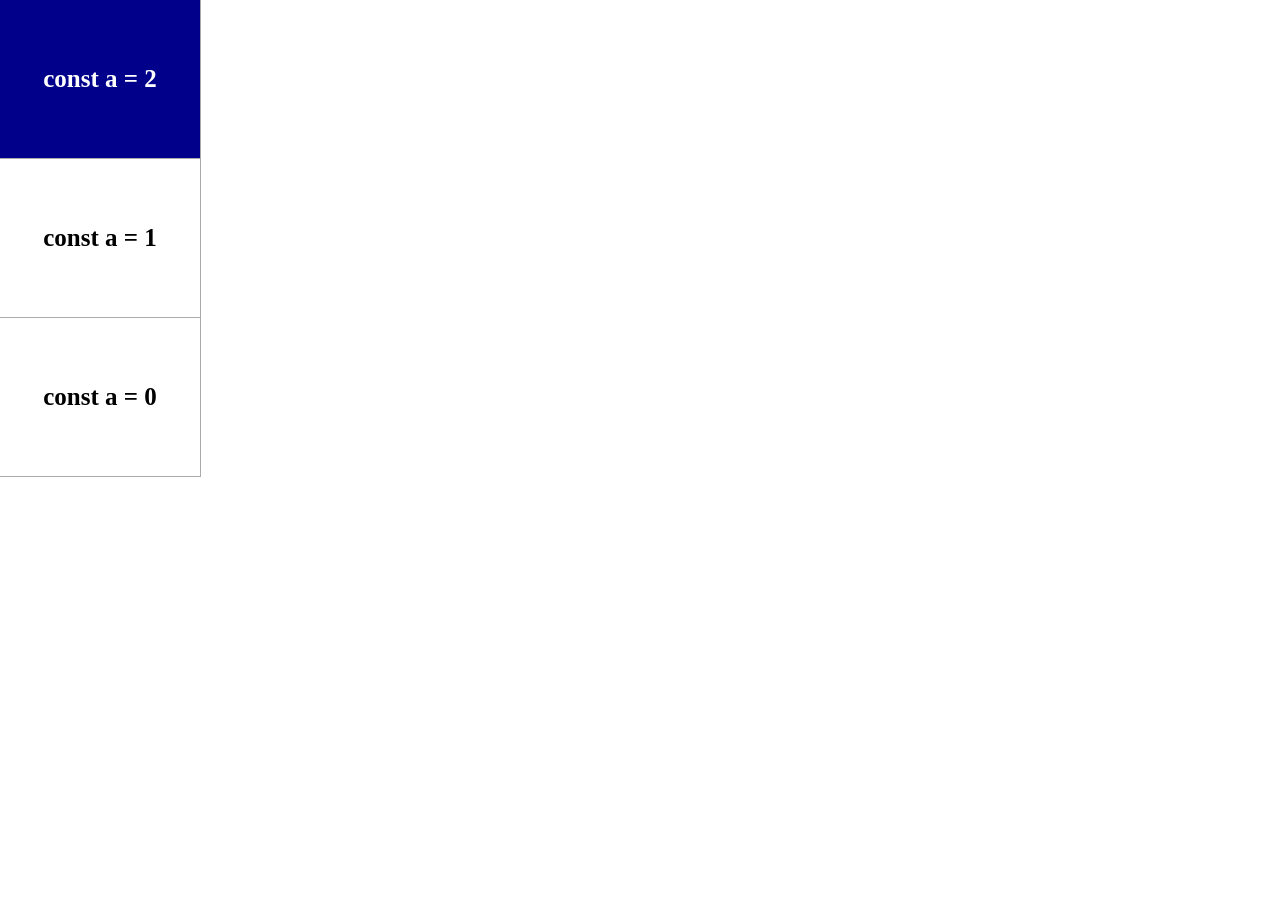
==== 3일차 - 조건문 설명/page/index_7.html @ 60c945c5 "2021-08-30" ====
<!DOCTYPE html>
<html lang="en">
<head>
    <link href="./index_7.style.css" rel='stylesheet'/>
    <link href="../commons.style.css" rel='stylesheet'/>
    <meta charset="UTF-8">
    <meta http-equiv="X-UA-Compatible" content="IE=edge">
    <meta name="viewport" content="width=device-width, initial-scale=1.0">
    <title>Document</title>
</head>
<body>
    <div id='condition_info_wrapper'>
        <div id='condition_example_wrapper'>
            <div id='condition_select_value'>
                <div class="select" id="select_1" onclick="selectFunction(1)"> const a = 2 </div>
                <div id="select_2" onclick="selectFunction(2)"> const a = 1 </div>
                <div id="select_3" onclick="selectFunction(3)"> const a = 0 </div>
            </div>

            <div id='condition_result_value'>
                <div id='condition_result_showing_wrapper'>

                </div>
            </div>

            <!-- <div id='condition_example_data'>
                <div class="yellow"> const a = 1; </div>
                <div> if( <b class="red">a > 1</b> )  { </div>
                <div style="padding-left: 50px; font-size: 22px; padding-top : 10px"> a 가 1 보다 크다. </div>
                <div style="padding : 10px 0px"> } else <b class="purple">if( a === 1 ) { </div>
                <div style="padding-left: 50px; font-size: 22px;">  a 와 1 이 같다.  </div>
                <div style="padding : 10px 0px"> } </b> else { </div>
                <div style="padding-left: 50px; font-size: 22px;"> a 가 1 보다 작다. </div>
                <div> } </div>
            </div> -->
        </div>
    </div>

    <script src='../script.js'> </script>
</body>
</html>
---- 3일차 - 조건문 설명/page/index_7.style.css ----
body {
    overflow-y: hidden;
}

#condition_info_wrapper {
    display : flex;
    flex-direction: column;
}

#condition_example_wrapper {
    display : flex;
    align-items: center;
    height : 477px;
    align-items: baseline;
}

#condition_example_data {
    display : flex;
    align-items: left;
    width : 25%;
    font-size: 24px;
    justify-content: space-evenly;
    margin-top : 0px;
    flex-direction: column;
}

.blue {
    color : #2D46B9;
}

.red {
    color : #B42B51;
}

.yellow {
    color : #FFB319;
    font-weight: 900;
}

#condition_example_ment {
    display: flex;
    justify-content: center;
    align-items: center;
    border-top: solid 1px #ababab;
    text-align: center;
    font-size: 30px;
    height: 150px;
    flex-direction: column;
}

.purple {
    color : #AE00FB;
}

.condition_example {
    padding : 0px 20px;
    color : #AE00FB;
    font-weight: 900;
}

.underline {
    border-bottom: solid 3px black;
    padding-bottom: 40px;
    margin-top : 65px;
}

#length_size {
    color : #AE00FB;
}

#condition_select_value {
    border-right: solid 1px #ababab;
    height: 100%;
    width : 200px;
    display: flex;
    flex-direction: column;
    align-items: center;
    /* padding: 15px; */
}

#condition_select_value div {
    border-bottom: solid 1px #ababab;
    width: 100%;
    text-align: center;
    height: 158px;
    display: flex;
    align-items: center;
    justify-content: center;
    font-size: 25px;
    font-weight: 900;
    cursor: pointer;
}

.select {
    background-color: darkblue;
    color: white;
}

#condition_result_value { 
    width: 800px;
    display: flex;
    justify-content: center;
}
---- 3일차 - 조건문 설명/commons.style.css ----
html, body {
    height: 100%;
    width: 100%;
    box-sizing: border-box;
    min-width: 1000px;
}

* {
    margin : 0px;
}
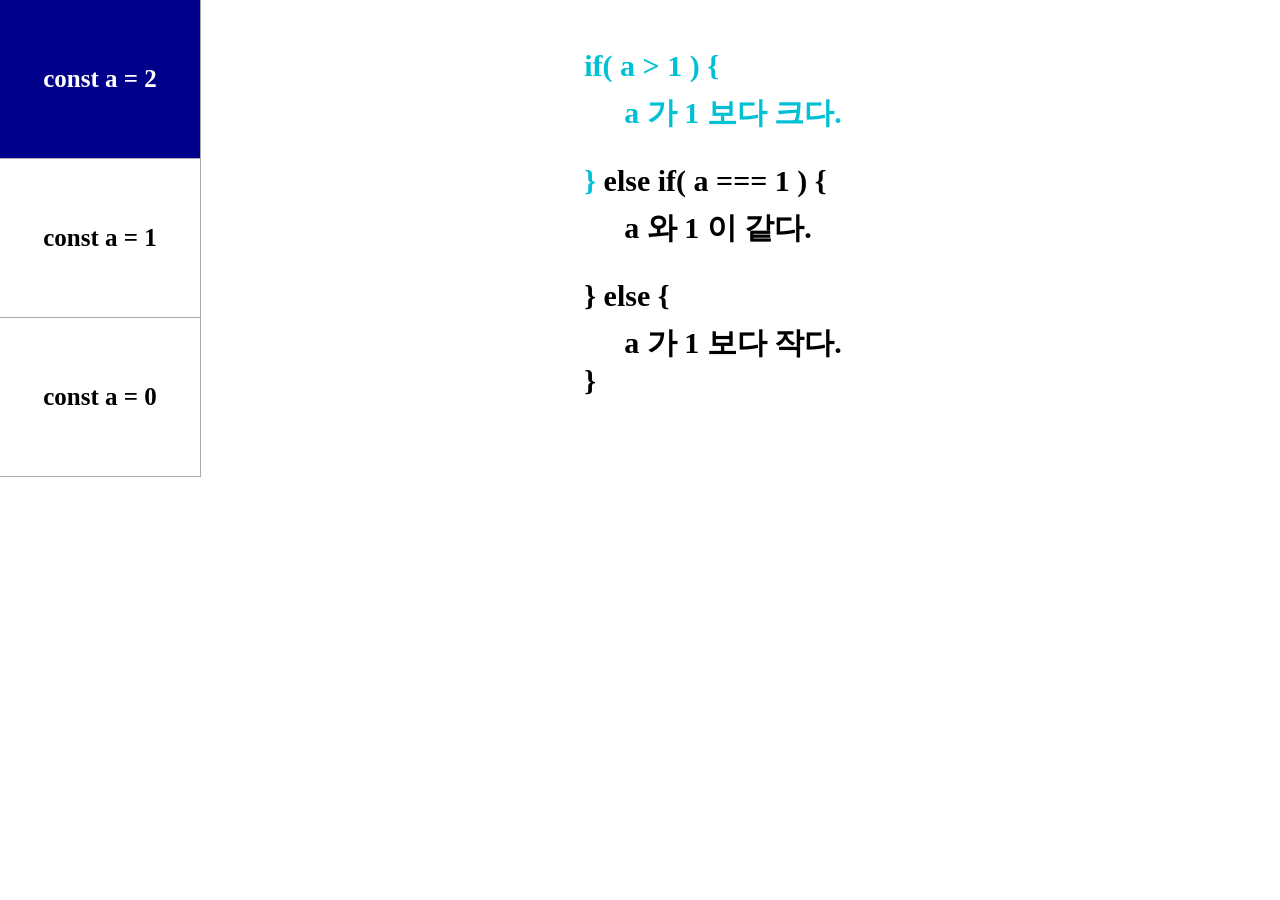
==== commit 3750c579: "2021-08-30-condition-complate" ====
--- a/3일차 - 조건문 설명/page/index_7.html
+++ b/3일차 - 조건문 설명/page/index_7.html
@@ -12,9 +12,9 @@
     <div id='condition_info_wrapper'>
         <div id='condition_example_wrapper'>
             <div id='condition_select_value'>
-                <div class="select" id="select_1" onclick="selectFunction(1)"> const a = 2 </div>
-                <div id="select_2" onclick="selectFunction(2)"> const a = 1 </div>
-                <div id="select_3" onclick="selectFunction(3)"> const a = 0 </div>
+                <div class="select" id="select_2" onclick="selectFunction(2)"> const a = 2 </div>
+                <div id="select_1" onclick="selectFunction(1)"> const a = 1 </div>
+                <div id="select_0" onclick="selectFunction(0)"> const a = 0 </div>
             </div>
 
             <div id='condition_result_value'>
@@ -36,6 +36,6 @@
         </div>
     </div>
 
-    <script src='../script.js'> </script>
+    <script src='../script.js' onload="getObjResult()"> </script>
 </body>
 </html>
--- a/3일차 - 조건문 설명/page/index_7.style.css
+++ b/3일차 - 조건문 설명/page/index_7.style.css
@@ -11,7 +11,7 @@
     display : flex;
     align-items: center;
     height : 477px;
-    align-items: baseline;
+    /* align-items: baseline; */
 }
 
 #condition_example_data {
@@ -96,8 +96,27 @@
     color: white;
 }
 
-#condition_result_value { 
-    width: 800px;
+#condition_result_value {
     display: flex;
     justify-content: center;
+    height: 100%;
+    width: 80%;
+    align-items: center;
+}
+
+#condition_result_showing_wrapper {
+    display: flex;
+    justify-content: center;
+    width: 65%;
+    height: 380px;
+}
+
+#condition_result_showing_wrapper div {
+    font-size: 30px;
+    font-weight: bold;
+}
+
+.yellow {
+    color : #00C1D4;
+    font-weight: 900;
 }
